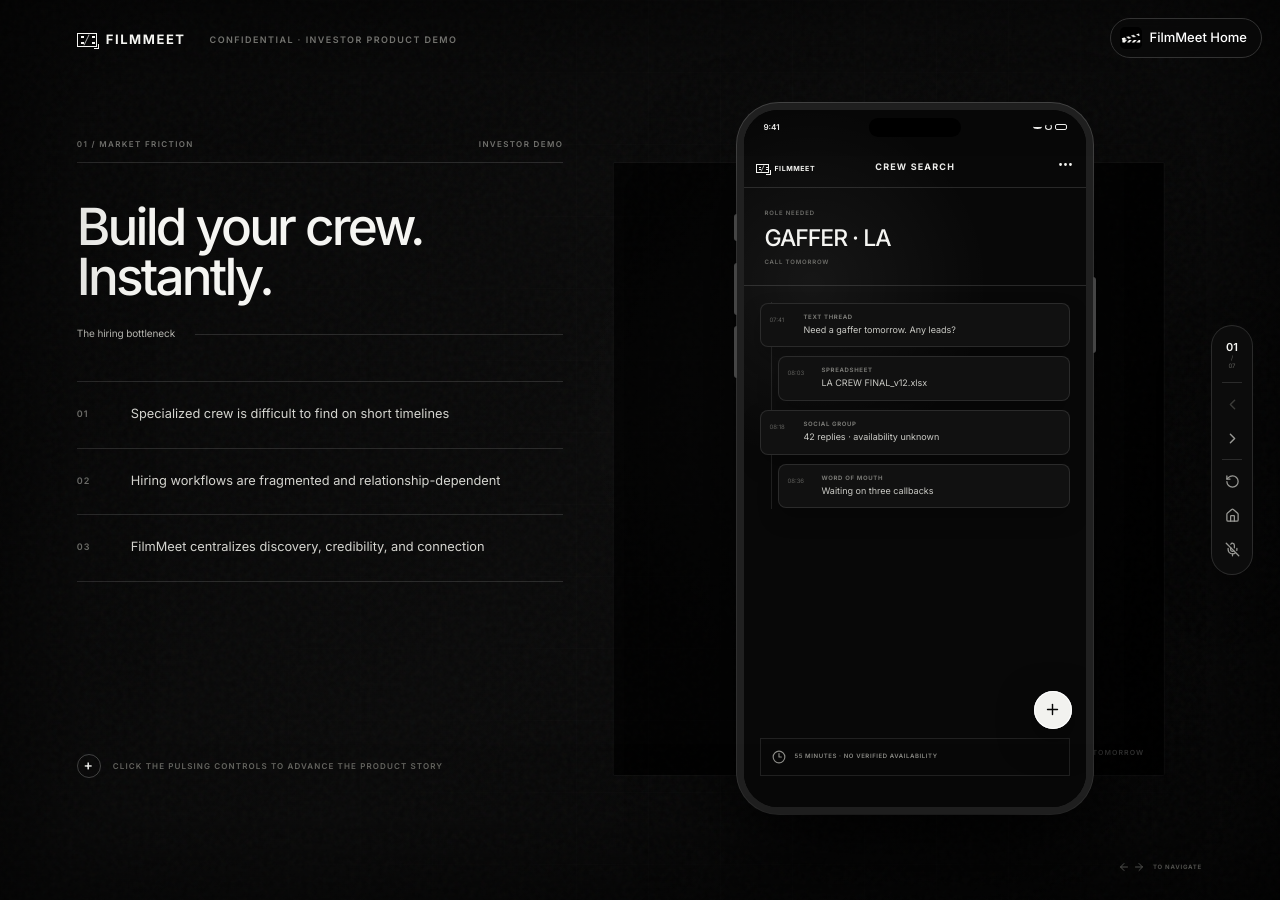
==== demo/index.html @ da95e7aa "Unify FilmMeet sites: landing page at root, investor demo at /demo/ - Add landing page (from filmmee" ====
<!doctype html>
<html lang="en">
  <head>
    <meta charset="UTF-8" />
    <meta
      name="viewport"
      content="width=device-width, initial-scale=1.0, viewport-fit=cover"
    />
    <meta name="theme-color" content="#0b0b0b" />
    <meta
      name="description"
      content="FilmMeet interactive investor demo for production's purpose-built hiring network."
    />
    <link rel="icon" href="../favicon.ico" sizes="any" />
    <link rel="icon" type="image/png" sizes="512x512" href="../favicon.png" />
    <link rel="apple-touch-icon" href="../apple-touch-icon.png" />
    <meta property="og:title" content="FilmMeet — Interactive Investor Demo" />
    <meta property="og:description" content="FilmMeet interactive investor demo for production's purpose-built hiring network." />
    <meta property="og:image" content="./og.png" />
    <title>FilmMeet — Interactive Investor Demo</title>
    <script type="module" crossorigin src="./assets/index-D3xi4yHc.js"></script>
    <link rel="stylesheet" crossorigin href="./assets/index-D785O50y.css">
    <link rel="stylesheet" href="./filmmeet-nav.css" />
  </head>
  <body>
    <div id="root"></div>
    <a class="fm-home" href="../" aria-label="Back to FilmMeet home"><img src="../filmmeet-icon.png" alt="" width="22" height="22" />FilmMeet Home</a>
  </body>
</html>
---- demo/assets/index-D785O50y.css ----
@font-face{font-family:Inter;font-style:normal;font-display:swap;font-weight:400;src:url(./inter-cyrillic-ext-400-normal-BQZuk6qB.woff2)format("woff2"),url(./inter-cyrillic-ext-400-normal-DQukG94-.woff)format("woff");unicode-range:U+460-52F,U+1C80-1C8A,U+20B4,U+2DE0-2DFF,U+A640-A69F,U+FE2E-FE2F}@font-face{font-family:Inter;font-style:normal;font-display:swap;font-weight:400;src:url(./inter-cyrillic-400-normal-obahsSVq.woff2)format("woff2"),url(./inter-cyrillic-400-normal-HOLc17fK.woff)format("woff");unicode-range:U+301,U+400-45F,U+490-491,U+4B0-4B1,U+2116}@font-face{font-family:Inter;font-style:normal;font-display:swap;font-weight:400;src:url(./inter-greek-ext-400-normal-DGGRlc-M.woff2)format("woff2"),url(./inter-greek-ext-400-normal-KugGGMne.woff)format("woff");unicode-range:U+1F??}@font-face{font-family:Inter;font-style:normal;font-display:swap;font-weight:400;src:url(./inter-greek-400-normal-B4URO6DV.woff2)format("woff2"),url(./inter-greek-400-normal-q2sYcFCs.woff)format("woff");unicode-range:U+370-377,U+37A-37F,U+384-38A,U+38C,U+38E-3A1,U+3A3-3FF}@font-face{font-family:Inter;font-style:normal;font-display:swap;font-weight:400;src:url(./inter-vietnamese-400-normal-DMkecbls.woff2)format("woff2"),url(./inter-vietnamese-400-normal-Bbgyi5SW.woff)format("woff");unicode-range:U+102-103,U+110-111,U+128-129,U+168-169,U+1A0-1A1,U+1AF-1B0,U+300-301,U+303-304,U+308-309,U+323,U+329,U+1EA0-1EF9,U+20AB}@font-face{font-family:Inter;font-style:normal;font-display:swap;font-weight:400;src:url(./inter-latin-ext-400-normal-C1nco2VV.woff2)format("woff2"),url(./inter-latin-ext-400-normal-77YHD8bZ.woff)format("woff");unicode-range:U+100-2BA,U+2BD-2C5,U+2C7-2CC,U+2CE-2D7,U+2DD-2FF,U+304,U+308,U+329,U+1D00-1DBF,U+1E00-1E9F,U+1EF2-1EFF,U+2020,U+20A0-20AB,U+20AD-20C0,U+2113,U+2C60-2C7F,U+A720-A7FF}@font-face{font-family:Inter;font-style:normal;font-display:swap;font-weight:400;src:url(./inter-latin-400-normal-C38fXH4l.woff2)format("woff2"),url(./inter-latin-400-normal-CyCys3Eg.woff)format("woff");unicode-range:U+??,U+131,U+152-153,U+2BB-2BC,U+2C6,U+2DA,U+2DC,U+304,U+308,U+329,U+2000-206F,U+20AC,U+2122,U+2191,U+2193,U+2212,U+2215,U+FEFF,U+FFFD}@font-face{font-family:Inter;font-style:normal;font-display:swap;font-weight:500;src:url(./inter-cyrillic-ext-500-normal-B0yAr1jD.woff2)format("woff2"),url(./inter-cyrillic-ext-500-normal-BmqWE9Dz.woff)format("woff");unicode-range:U+460-52F,U+1C80-1C8A,U+20B4,U+2DE0-2DFF,U+A640-A69F,U+FE2E-FE2F}@font-face{font-family:Inter;font-style:normal;font-display:swap;font-weight:500;src:url(./inter-cyrillic-500-normal-BasfLYem.woff2)format("woff2"),url(./inter-cyrillic-500-normal-CxZf_p3X.woff)format("woff");unicode-range:U+301,U+400-45F,U+490-491,U+4B0-4B1,U+2116}@font-face{font-family:Inter;font-style:normal;font-display:swap;font-weight:500;src:url(./inter-greek-ext-500-normal-C4iEst2y.woff2)format("woff2"),url(./inter-greek-ext-500-normal-2j5mBUwD.woff)format("woff");unicode-range:U+1F??}@font-face{font-family:Inter;font-style:normal;font-display:swap;font-weight:500;src:url(./inter-greek-500-normal-BIZE56-Y.woff2)format("woff2"),url(./inter-greek-500-normal-Xzm54t5V.woff)format("woff");unicode-range:U+370-377,U+37A-37F,U+384-38A,U+38C,U+38E-3A1,U+3A3-3FF}@font-face{font-family:Inter;font-style:normal;font-display:swap;font-weight:500;src:url(./inter-vietnamese-500-normal-DOriooB6.woff2)format("woff2"),url(./inter-vietnamese-500-normal-mJboJaSs.woff)format("woff");unicode-range:U+102-103,U+110-111,U+128-129,U+168-169,U+1A0-1A1,U+1AF-1B0,U+300-301,U+303-304,U+308-309,U+323,U+329,U+1EA0-1EF9,U+20AB}@font-face{font-family:Inter;font-style:normal;font-display:swap;font-weight:500;src:url(./inter-latin-ext-500-normal-CV4jyFjo.woff2)format("woff2"),url(./inter-latin-ext-500-normal-BxGbmqWO.woff)format("woff");unicode-range:U+100-2BA,U+2BD-2C5,U+2C7-2CC,U+2CE-2D7,U+2DD-2FF,U+304,U+308,U+329,U+1D00-1DBF,U+1E00-1E9F,U+1EF2-1EFF,U+2020,U+20A0-20AB,U+20AD-20C0,U+2113,U+2C60-2C7F,U+A720-A7FF}@font-face{font-family:Inter;font-style:normal;font-display:swap;font-weight:500;src:url(./inter-latin-500-normal-Cerq10X2.woff2)format("woff2"),url(./inter-latin-500-normal-BL9OpVg8.woff)format("woff");unicode-range:U+??,U+131,U+152-153,U+2BB-2BC,U+2C6,U+2DA,U+2DC,U+304,U+308,U+329,U+2000-206F,U+20AC,U+2122,U+2191,U+2193,U+2212,U+2215,U+FEFF,U+FFFD}@font-face{font-family:Inter;font-style:normal;font-display:swap;font-weight:600;src:url(./inter-cyrillic-ext-600-normal-Dfes3d0z.woff2)format("woff2"),url(./inter-cyrillic-ext-600-normal-Bcila6Z-.woff)format("woff");unicode-range:U+460-52F,U+1C80-1C8A,U+20B4,U+2DE0-2DFF,U+A640-A69F,U+FE2E-FE2F}@font-face{font-family:Inter;font-style:normal;font-display:swap;font-weight:600;src:url(./inter-cyrillic-600-normal-CWCymEST.woff2)format("woff2"),url(./inter-cyrillic-600-normal-4D_pXhcN.woff)format("woff");unicode-range:U+301,U+400-45F,U+490-491,U+4B0-4B1,U+2116}@font-face{font-family:Inter;font-style:normal;font-display:swap;font-weight:600;src:url(./inter-greek-ext-600-normal-DRtmH8MT.woff2)format("woff2"),url(./inter-greek-ext-600-normal-B8X0CLgF.woff)format("woff");unicode-range:U+1F??}@font-face{font-family:Inter;font-style:normal;font-display:swap;font-weight:600;src:url(./inter-greek-600-normal-plRanbMR.woff2)format("woff2"),url(./inter-greek-600-normal-BZpKdvQh.woff)format("woff");unicode-range:U+370-377,U+37A-37F,U+384-38A,U+38C,U+38E-3A1,U+3A3-3FF}@font-face{font-family:Inter;font-style:normal;font-display:swap;font-weight:600;src:url(./inter-vietnamese-600-normal-Cc8MFFhd.woff2)format("woff2"),url(./inter-vietnamese-600-normal-BuLX-rYi.woff)format("woff");unicode-range:U+102-103,U+110-111,U+128-129,U+168-169,U+1A0-1A1,U+1AF-1B0,U+300-301,U+303-304,U+308-309,U+323,U+329,U+1EA0-1EF9,U+20AB}@font-face{font-family:Inter;font-style:normal;font-display:swap;font-weight:600;src:url(./inter-latin-ext-600-normal-D2bJ5OIk.woff2)format("woff2"),url(./inter-latin-ext-600-normal-CIVaiw4L.woff)format("woff");unicode-range:U+100-2BA,U+2BD-2C5,U+2C7-2CC,U+2CE-2D7,U+2DD-2FF,U+304,U+308,U+329,U+1D00-1DBF,U+1E00-1E9F,U+1EF2-1EFF,U+2020,U+20A0-20AB,U+20AD-20C0,U+2113,U+2C60-2C7F,U+A720-A7FF}@font-face{font-family:Inter;font-style:normal;font-display:swap;font-weight:600;src:url(./inter-latin-600-normal-LgqL8muc.woff2)format("woff2"),url(./inter-latin-600-normal-CiBQ2DWP.woff)format("woff");unicode-range:U+??,U+131,U+152-153,U+2BB-2BC,U+2C6,U+2DA,U+2DC,U+304,U+308,U+329,U+2000-206F,U+20AC,U+2122,U+2191,U+2193,U+2212,U+2215,U+FEFF,U+FFFD}@font-face{font-family:Inter;font-style:normal;font-display:swap;font-weight:700;src:url(./inter-cyrillic-ext-700-normal-BjwYoWNd.woff2)format("woff2"),url(./inter-cyrillic-ext-700-normal-LO58E6JB.woff)format("woff");unicode-range:U+460-52F,U+1C80-1C8A,U+20B4,U+2DE0-2DFF,U+A640-A69F,U+FE2E-FE2F}@font-face{font-family:Inter;font-style:normal;font-display:swap;font-weight:700;src:url(./inter-cyrillic-700-normal-CjBOestx.woff2)format("woff2"),url(./inter-cyrillic-700-normal-DrXBdSj3.woff)format("woff");unicode-range:U+301,U+400-45F,U+490-491,U+4B0-4B1,U+2116}@font-face{font-family:Inter;font-style:normal;font-display:swap;font-weight:700;src:url(./inter-greek-ext-700-normal-qfdV9bQt.woff2)format("woff2"),url(./inter-greek-ext-700-normal-BoQ6DsYi.woff)format("woff");unicode-range:U+1F??}@font-face{font-family:Inter;font-style:normal;font-display:swap;font-weight:700;src:url(./inter-greek-700-normal-C3JjAnD8.woff2)format("woff2"),url(./inter-greek-700-normal-BUv2fZ6O.woff)format("woff");unicode-range:U+370-377,U+37A-37F,U+384-38A,U+38C,U+38E-3A1,U+3A3-3FF}@font-face{font-family:Inter;font-style:normal;font-display:swap;font-weight:700;src:url(./inter-vietnamese-700-normal-DlLaEgI2.woff2)format("woff2"),url(./inter-vietnamese-700-normal-BZaoP0fm.woff)format("woff");unicode-range:U+102-103,U+110-111,U+128-129,U+168-169,U+1A0-1A1,U+1AF-1B0,U+300-301,U+303-304,U+308-309,U+323,U+329,U+1EA0-1EF9,U+20AB}@font-face{font-family:Inter;font-style:normal;font-display:swap;font-weight:700;src:url(./inter-latin-ext-700-normal-Ca8adRJv.woff2)format("woff2"),url(./inter-latin-ext-700-normal-TidjK2hL.woff)format("woff");unicode-range:U+100-2BA,U+2BD-2C5,U+2C7-2CC,U+2CE-2D7,U+2DD-2FF,U+304,U+308,U+329,U+1D00-1DBF,U+1E00-1E9F,U+1EF2-1EFF,U+2020,U+20A0-20AB,U+20AD-20C0,U+2113,U+2C60-2C7F,U+A720-A7FF}@font-face{font-family:Inter;font-style:normal;font-display:swap;font-weight:700;src:url(./inter-latin-700-normal-Yt3aPRUw.woff2)format("woff2"),url(./inter-latin-700-normal-BLAVimhd.woff)format("woff");unicode-range:U+??,U+131,U+152-153,U+2BB-2BC,U+2C6,U+2DA,U+2DC,U+304,U+308,U+329,U+2000-206F,U+20AC,U+2122,U+2191,U+2193,U+2212,U+2215,U+FEFF,U+FFFD}:root{--black:#050505;--ink:#0a0a0a;--panel:#111;--panel-2:#171717;--line:#ffffff21;--line-strong:#ffffff3d;--white:#f5f5f2;--soft:#b8b8b2;--muted:#73736f;--success:#d8ff74;--phone-width:min(39.5vh, 392px);--phone-height:min(79vh, 848px)}*{box-sizing:border-box}html,body{background:var(--black);width:100%;height:100%;color:var(--white);margin:0;overflow:hidden}body{-webkit-font-smoothing:antialiased;text-rendering:geometricprecision;font-family:Inter,Arial,Helvetica,sans-serif}button,input,textarea,select{font:inherit}button{color:inherit}button:focus-visible,[role=button]:focus-visible{outline:2px solid var(--white);outline-offset:3px}.filmmeet-demo{isolation:isolate;touch-action:pan-x;-webkit-user-select:none;user-select:none;background:radial-gradient(circle at 68% 45%,#ffffff0e,#0000 29%),linear-gradient(125deg,#050505 0%,#090909 48%,#030303 100%);width:100vw;height:100svh;min-height:560px;position:relative;overflow:hidden}.filmmeet-demo:before{z-index:-2;content:"";opacity:.26;pointer-events:none;background-image:url("data:image/svg+xml,%3Csvg viewBox='0 0 180 180' xmlns='http://www.w3.org/2000/svg'%3E%3Cfilter id='n'%3E%3CfeTurbulence type='fractalNoise' baseFrequency='.92' numOctaves='3' stitchTiles='stitch'/%3E%3C/filter%3E%3Crect width='100%25' height='100%25' filter='url(%23n)' opacity='.15'/%3E%3C/svg%3E");position:absolute;inset:0}.filmmeet-demo:after{z-index:30;content:"";pointer-events:none;position:absolute;inset:0;box-shadow:inset 0 0 130px #000000b8}.slide-motion,.slide-stage{width:100%;height:100%}.slide-stage{grid-template-columns:minmax(320px,38vw) minmax(430px,1fr);align-items:center;gap:clamp(32px,5vw,92px);padding:clamp(88px,9vh,112px) clamp(66px,6vw,112px) clamp(72px,7vh,90px);display:grid;position:relative}.ambient-grid{z-index:-1;opacity:.34;background-image:linear-gradient(#ffffff07 1px,#0000 1px),linear-gradient(90deg,#ffffff07 1px,#0000 1px);background-size:72px 72px;position:absolute;inset:0;overflow:hidden;-webkit-mask-image:linear-gradient(90deg,#0000,#000 45% 80%,#0000);mask-image:linear-gradient(90deg,#0000,#000 45% 80%,#0000)}.presentation-brand{z-index:40;align-items:center;gap:24px;display:flex;position:fixed;top:32px;left:clamp(66px,6vw,112px)}.presentation-brand>span{color:var(--muted);letter-spacing:.16em;font-size:9px;font-weight:600}.filmmeet-mark{color:var(--white);letter-spacing:.12em;align-items:center;gap:9px;font-size:13px;font-weight:700;display:inline-flex}.filmmeet-mark.is-compact{letter-spacing:.08em;gap:5px;font-size:7px}.mark-frame{border:1px solid;justify-content:center;align-items:center;width:20px;height:14px;display:inline-flex;position:relative}.is-compact .mark-frame{width:13px;height:9px}.mark-frame:before,.mark-frame:after{content:"";background:currentColor;width:3px;height:2px;position:absolute;left:3px;box-shadow:11px 0}.mark-frame:before{top:2px}.mark-frame:after{bottom:2px}.is-compact .mark-frame:before,.is-compact .mark-frame:after{width:2px;height:1px;left:2px;box-shadow:7px 0}.mark-frame span:first-child{opacity:.7;background:currentColor;width:1px;height:100%;transform:rotate(26deg)}.mark-frame span:last-child{border-bottom:1px solid;border-right:1px solid;width:5px;height:5px;position:absolute;bottom:-3px;right:-3px}.audience-context{z-index:3;flex-direction:column;justify-content:center;max-width:610px;height:min(71vh,720px);display:flex;position:relative}.context-topline{border-bottom:1px solid var(--line);color:var(--muted);letter-spacing:.17em;justify-content:space-between;padding-bottom:13px;font-size:clamp(8px,.56vw,10px);font-weight:600;display:flex}.audience-context h1{max-width:590px;color:var(--white);letter-spacing:-.055em;margin:clamp(28px,4.4vh,50px) 0 26px;font-size:clamp(41px,4vw,74px);font-weight:500;line-height:.98}.title-rule{color:var(--soft);letter-spacing:-.01em;grid-template-columns:auto 1fr;align-items:center;gap:20px;font-size:clamp(10px,.72vw,13px);display:grid}.title-rule i{background:var(--line);height:1px}.audience-bullets{border-top:1px solid var(--line);gap:0;margin:clamp(34px,4.5vh,50px) 0 0;padding:0;list-style:none;display:grid}.audience-bullets li{border-bottom:1px solid var(--line);grid-template-columns:42px 1fr;align-items:center;gap:12px;min-height:clamp(56px,7.4vh,72px);display:grid}.audience-bullets li>span{color:var(--muted);letter-spacing:.12em;font-size:9px;font-weight:600}.audience-bullets p{color:#d4d4cf;margin:0;font-size:clamp(12px,1vw,17px);font-weight:400;line-height:1.35}.interaction-hint{color:#656560;letter-spacing:.14em;align-items:center;gap:12px;margin-top:auto;padding-top:22px;font-size:8px;font-weight:600;display:flex}.hint-plus{border:1px solid var(--line-strong);width:24px;height:24px;color:var(--white);border-radius:50%;flex:none;place-items:center;font-size:14px;display:grid}.demo-area{z-index:2;place-items:center;height:100%;display:grid;position:relative}.mobile-slide-label{display:none}.phone-frame{z-index:5;width:var(--phone-width);height:var(--phone-height);background:#000;border:7px solid #202020;border-radius:clamp(42px,4.5vh,54px);position:relative;transform:translateZ(0);box-shadow:0 54px 95px #000000b8,0 0 0 1px #4a4a4a,inset 0 0 0 1px #000}.phone-hardware{pointer-events:none;position:absolute;inset:0}.phone-button{z-index:-1;background:#454545;border-radius:3px 0 0 3px;width:3px;position:absolute}.button-one{height:3.8%;top:15%;left:-10px}.button-two{height:7.5%;top:22%;left:-10px}.button-three{height:7.5%;top:31%;left:-10px}.button-four{border-radius:0 3px 3px 0;height:11%;top:24%;right:-10px}.phone-surface{width:100%;height:100%;color:var(--white);background:#090909;border-radius:calc(clamp(42px,4.5vh,54px) - 8px);position:relative;overflow:hidden}.dynamic-island{z-index:30;background:#000;border-radius:30px;width:27%;height:19px;position:absolute;top:8px;left:50%;transform:translate(-50%)}.status-bar{z-index:20;color:#efefed;justify-content:space-between;align-items:center;width:100%;height:34px;padding:0 19px;font-size:8px;font-weight:600;display:flex;position:absolute;top:0;left:0}.status-icons{align-items:center;gap:3px;display:flex}.status-icons i:first-child{border-bottom:2px solid;border-radius:50%;width:9px;height:5px}.status-icons i:nth-child(2){border:1px solid;border-top-color:#0000;border-radius:50%;width:7px;height:6px}.status-icons i:last-child{border:1px solid;border-radius:2px;width:12px;height:6px}.full-phone-screen,.fragmented-screen,.resolved-screen{width:100%;height:100%}.app-screen{background:#090909;grid-template-rows:78px minmax(0,1fr) 59px;width:100%;height:100%;display:grid;position:relative}.app-topbar{border-bottom:1px solid var(--line);grid-template-columns:62px 1fr 62px;align-items:end;height:100%;padding:0 12px 14px;display:grid}.app-title{color:#ededeb;letter-spacing:.13em;text-align:center;text-overflow:ellipsis;white-space:nowrap;font-size:9px;font-weight:700;overflow:hidden}.topbar-side{align-items:center;display:flex}.topbar-side.is-right{justify-content:flex-end}.app-content{min-height:0;position:relative;overflow:hidden}.app-content.is-scroll{overscroll-behavior:contain;scrollbar-width:none;overflow:hidden auto}.app-content.is-scroll::-webkit-scrollbar{display:none}.app-nav{z-index:20;border-top:1px solid var(--line);background:#080808fa;grid-template-columns:repeat(4,1fr);display:grid;position:relative}.app-nav-item{color:#575753;flex-direction:column;justify-content:center;align-items:center;gap:4px;display:flex}.app-nav-item span{letter-spacing:.08em;font-size:6px;font-weight:600}.app-nav-item.is-active{color:#f5f5f2}.media-tile{object-fit:cover;background:#111;border:0;width:100%;height:100%;display:block}.hotspot{z-index:50;color:#050505;cursor:pointer;background:#f2f2ef;border:1px solid #ffffffdb;border-radius:50%;place-items:center;width:38px;height:38px;padding:0;display:grid;position:absolute;box-shadow:0 10px 35px #00000080}.hotspot:before,.hotspot:after{z-index:-1;content:"";border-radius:inherit;border:1px solid #ffffff8a;position:absolute;inset:-1px}.hotspot.is-pulsing:before{animation:1.9s cubic-bezier(.2,.8,.3,1) infinite hotspot-pulse}.hotspot.is-pulsing:after{animation:1.9s cubic-bezier(.2,.8,.3,1) .48s infinite hotspot-pulse}@keyframes hotspot-pulse{0%{opacity:.55;transform:scale(1)}70%{opacity:0;transform:scale(1.65)}to{opacity:0}}.annotation-panel{z-index:20;border:1px solid var(--line-strong);-webkit-backdrop-filter:blur(16px);backdrop-filter:blur(16px);background:#101010f5;border-radius:14px;width:min(260px,24vw);padding:22px;position:absolute;bottom:10%;right:clamp(0px,2vw,28px);box-shadow:0 26px 80px #000000a3}.annotation-close{border:1px solid var(--line);cursor:pointer;background:0 0;border-radius:50%;place-items:center;width:25px;height:25px;padding:0;display:grid;position:absolute;top:10px;right:10px}.annotation-kicker{color:var(--muted);letter-spacing:.16em;margin-bottom:8px;font-size:7px;font-weight:700;display:block}.annotation-panel>strong{letter-spacing:-.025em;padding-right:25px;font-size:17px;font-weight:500;display:block}.annotation-panel ul{gap:10px;margin:18px 0 0;padding:0;list-style:none;display:grid}.annotation-panel li{color:#c6c6c0;padding-left:13px;font-size:10px;line-height:1.45;position:relative}.annotation-panel li:before{content:"";background:var(--white);border-radius:50%;width:3px;height:3px;position:absolute;top:6px;left:0}.ui-chip{color:#a9a9a5;letter-spacing:.08em;text-transform:uppercase;border:1px solid #ffffff2b;border-radius:4px;align-items:center;min-height:19px;padding:0 7px;font-size:6px;font-style:normal;font-weight:600;line-height:1;display:inline-flex}.ui-chip.is-filled{color:#090909;background:#efefec;border-color:#efefec}.meta{color:#898985;white-space:nowrap;align-items:center;gap:4px;font-size:7px;display:inline-flex}.primary-app-button{color:#090909;letter-spacing:.13em;cursor:pointer;background:#f1f1ee;border:1px solid #f1f1ee;border-radius:7px;justify-content:center;align-items:center;gap:8px;width:100%;min-height:42px;font-size:8px;font-weight:700;display:flex}.primary-app-button:disabled{color:#555;cursor:not-allowed;background:#181818;border-color:#272727}.primary-app-button.is-success{border-color:var(--success);background:var(--success)}.text-app-button{color:#777;letter-spacing:.12em;cursor:pointer;background:0 0;border:0;margin:14px auto 0;font-size:7px;font-weight:600;display:block}.cinema-backdrop{opacity:.64;filter:grayscale()contrast(1.06)brightness(.55);border:1px solid #ffffff17;border-radius:2px;position:absolute;inset:10% -3% 7% 7%;overflow:hidden;transform:translate(-10%)}.cinema-scrim{background:linear-gradient(90deg,#000000f7 0%,#0000001a 68%,#000000bf 100%),linear-gradient(#0000 60%,#000000d9);position:absolute;inset:0}.cinema-backdrop>span{color:#fff9;letter-spacing:.15em;font-size:7px;font-weight:600;position:absolute;bottom:18px;right:20px}.fragmented-screen{background:radial-gradient(circle at 20% 25%,#ffffff0f,#0000 30%),#080808;position:relative}.fragmented-screen>.app-topbar{height:78px}.fragment-head{border-bottom:1px solid var(--line);flex-direction:column;justify-content:center;height:98px;padding:14px 20px 10px;display:flex}.fragment-head span,.fragment-head em{color:#6d6d69;letter-spacing:.14em;font-size:6px;font-style:normal;font-weight:600}.fragment-head strong{letter-spacing:-.045em;margin:7px 0;font-size:23px;font-weight:500}.fragment-stack{gap:9px;padding:17px 16px;display:grid;position:relative}.fragment-stack:before{content:"";background:#ffffff1a;width:1px;position:absolute;top:16px;bottom:16px;left:27px}.fragment-card{background:#111;border:1px solid #ffffff1c;border-radius:8px;grid-template-columns:31px 1fr;padding:10px 10px 10px 42px;display:grid;position:relative;box-shadow:0 10px 20px #00000042}.fragment-card>span{color:#5f5f5c;font-size:6px;position:absolute;top:13px;left:8px}.fragment-card small{color:#777773;letter-spacing:.11em;grid-column:1/-1;margin-bottom:4px;font-size:6px;font-weight:700}.fragment-card p{color:#cacac5;grid-column:1/-1;margin:0;font-size:9px;line-height:1.3}.fragment-card:nth-child(2),.fragment-card:nth-child(4){margin-left:18px}.fragment-status{color:#8b8b86;letter-spacing:.1em;border:1px solid #ffffff1a;align-items:center;gap:8px;padding:11px;font-size:6px;font-weight:600;display:flex;position:absolute;bottom:31px;left:16px;right:16px}.hotspot-resolve{bottom:78px;right:14px}.resolved-screen .app-screen{background:linear-gradient(145deg,#ffffff09,#0000 38%),#080808}.resolved-hero{padding:32px 20px 24px}.resolved-hero>span{color:#858581;letter-spacing:.16em;font-size:6px;font-weight:700}.resolved-hero h2{letter-spacing:-.055em;margin:10px 0 12px;font-size:29px;font-weight:500;line-height:.98}.resolved-hero p{color:#80807c;max-width:220px;margin:0;font-size:8px;line-height:1.45}.resolved-search{color:#878783;border:1px solid #323232;border-radius:7px;grid-template-columns:18px 1fr 18px;align-items:center;margin:2px 16px 14px;padding:11px 10px;display:grid}.resolved-search span{font-size:7px}.resolved-matches{gap:8px;padding:0 16px;display:grid}.resolved-match{background:#101010;border:1px solid #ffffff1c;border-radius:8px;grid-template-columns:44px 1fr 30px;align-items:center;gap:10px;padding:8px;display:grid}.resolved-match img{filter:grayscale(.25);object-fit:cover;border-radius:6px;width:44px;height:44px}.resolved-match div{flex-direction:column;gap:4px;min-width:0;display:flex}.resolved-match strong{font-size:9px;font-weight:600}.resolved-match span{color:#777;text-overflow:ellipsis;white-space:nowrap;font-size:6px;overflow:hidden}.resolved-match em{color:#c5c5c0;font-size:8px;font-style:normal;font-weight:600}.hotspot-resolved{bottom:15px;right:13px}.floating-caption{z-index:2;color:#5e5e5a;transform-origin:0;align-items:center;gap:7px;display:flex;position:absolute;transform:rotate(-90deg)}.floating-caption span{font-size:7px}.floating-caption p{letter-spacing:.15em;margin:0;font-size:7px;font-weight:700}.caption-one{top:28%;left:6%}.caption-two{top:54%;right:-4%}.caption-three{bottom:6%;left:14%}.feed-intro{padding:20px 17px 14px}.feed-intro>span,.role-form-intro>span,.employer-head>span,.applicant-head>span{color:#777773;letter-spacing:.15em;font-size:6px;font-weight:700}.feed-intro h2,.employer-head h2{letter-spacing:-.045em;margin:6px 0 5px;font-size:20px;font-weight:500}.feed-intro p,.employer-head p,.applicant-head p{color:#777;margin:0;font-size:7px}.job-feature{text-align:left;cursor:pointer;background:#151515;border:0;border-radius:10px;width:calc(100% - 28px);height:188px;margin:0 14px;padding:0;display:block;position:relative;overflow:hidden}.job-feature:after{content:"";background:linear-gradient(#0000 34%,#000000eb);position:absolute;inset:0}.job-feature .media-tile{filter:grayscale(.45)contrast(1.08)}.job-feature-overlay{z-index:2;flex-direction:column;justify-content:space-between;align-items:flex-start;padding:12px;display:flex;position:absolute;inset:0}.job-feature-overlay>div span{color:#b1b1ad;letter-spacing:.12em;margin-bottom:4px;font-size:6px;font-weight:600;display:block}.job-feature-overlay h3{letter-spacing:-.05em;margin:0;font-size:24px;font-weight:500}.job-feature-overlay strong{color:#deded9;font-size:10px;font-weight:500}.hotspot-job{z-index:4;top:42%;right:14px}.job-feature-meta{border-bottom:1px solid var(--line);justify-content:space-between;align-items:center;margin:0 14px;padding:12px 2px 14px;display:flex}.mini-jobs{padding:0 14px 24px}.mini-jobs>button{border:0;border-bottom:1px solid var(--line);color:#efefec;text-align:left;cursor:pointer;background:0 0;justify-content:space-between;align-items:center;width:100%;padding:13px 2px;display:flex}.mini-jobs>button span{color:#646460;letter-spacing:.13em;margin-bottom:4px;font-size:5px;font-weight:700;display:block}.mini-jobs>button strong{font-size:11px;font-weight:600;display:block}.mini-jobs>button p{color:#888;margin:3px 0 0;font-size:7px}.mini-job-side{color:#898985;align-items:center;gap:8px;display:flex}.mini-job-side em{font-size:6px;font-style:normal}.job-detail-visual{filter:grayscale(.35);height:236px;position:relative}.job-detail-visual:after{content:"";background:linear-gradient(#0000 55%,#090909);position:absolute;inset:0}.job-detail-visual>span{z-index:2;letter-spacing:.14em;font-size:6px;position:absolute;bottom:11px;right:13px}.job-detail-body{padding:12px 18px 28px}.detail-kicker{justify-content:space-between;align-items:center;display:flex}.detail-kicker>span:last-child{color:#747470;letter-spacing:.1em;font-size:6px;font-weight:600}.job-detail-body h2{letter-spacing:-.055em;margin:13px 0 1px;font-size:27px;font-weight:500}.job-detail-body h3{color:#c2c2bd;margin:0;font-size:12px;font-weight:500}.detail-grid{border-top:1px solid var(--line);border-left:1px solid var(--line);grid-template-columns:1fr 1fr;margin:18px 0;display:grid}.detail-grid div{border-right:1px solid var(--line);border-bottom:1px solid var(--line);flex-direction:column;justify-content:center;min-height:52px;padding:8px;display:flex}.detail-grid span,.profile-stat-row span,.peek-stats span{color:#656561;letter-spacing:.12em;margin-bottom:5px;font-size:5px;font-weight:700}.detail-grid strong,.profile-stat-row strong,.peek-stats strong{font-size:7px;font-weight:500}.job-detail-body>p{color:#9c9c97;font-size:8px;line-height:1.55}.detail-skills,.crew-skills{flex-wrap:wrap;gap:5px;display:flex}.job-detail-body .primary-app-button{margin-top:21px}.application-success{text-align:center;background:radial-gradient(circle at 50% 28%,#ffffff17,#0000 24%),#080808;flex-direction:column;align-items:center;height:100%;padding:122px 24px 26px;display:flex}.success-orbit{border:1px solid #ffffff1a;border-radius:50%;place-items:center;width:105px;height:105px;margin-bottom:26px;display:grid;position:relative}.success-orbit:before{content:"";border:1px solid #ffffff21;border-radius:50%;position:absolute;inset:13px}.success-orbit span{color:#080808;background:#f1f1ee;border-radius:50%;place-items:center;width:53px;height:53px;display:grid}.application-success small{color:#777773;letter-spacing:.18em;font-size:6px;font-weight:700}.application-success h2{letter-spacing:-.05em;margin:10px 0;font-size:26px;font-weight:500}.application-success>p{color:#858580;max-width:240px;margin:0;font-size:8px;line-height:1.5}.success-card{border:1px solid var(--line);text-align:left;border-radius:8px;width:100%;margin:29px 0 18px;padding:15px;display:grid}.success-card span{color:#666;letter-spacing:.1em;font-size:6px}.success-card strong{margin:5px 0;font-size:13px;font-weight:500}.success-card em{color:#777;font-size:6px;font-style:normal}.application-success>button{border:1px solid var(--line-strong);letter-spacing:.12em;cursor:pointer;background:0 0;border-radius:7px;width:100%;min-height:40px;font-size:7px;font-weight:600}.search-map{opacity:.3;position:absolute;inset:11% 2% 6% 10%;overflow:hidden}.search-map:before,.search-map:after{content:"";border:1px solid #4e4e4e;border-radius:46% 52% 47% 53%;position:absolute;transform:rotate(18deg)}.search-map:before{inset:4% 10% 22% 0}.search-map:after{inset:28% -3% 0 30%}.map-line{transform-origin:0;background:#4c4c4c;width:120%;height:1px;position:absolute}.line-a{top:37%;left:-10%;transform:rotate(25deg)}.line-b{top:69%;left:3%;transform:rotate(-17deg)}.map-dot{border:2px solid #d8d8d2;border-radius:50%;width:7px;height:7px;position:absolute}.dot-one{top:27%;left:17%}.dot-two{bottom:24%;right:20%}.search-map>span{color:#a2a29d;letter-spacing:.15em;font-size:7px;position:absolute;top:23%;left:20%}.crew-search-head{border-bottom:1px solid var(--line);padding:16px 13px 5px}.crew-searchbox{color:#aaa;border:1px solid #303030;border-radius:7px;grid-template-columns:18px 1fr 20px;align-items:center;padding:10px;display:grid}.crew-searchbox span{font-size:8px}.crew-searchbox button{color:#80807c;cursor:pointer;background:#202020;border:0;border-radius:50%;place-items:center;width:18px;height:18px;padding:0;display:grid}.filter-strip{gap:5px;margin:10px 0 13px;display:flex;overflow:hidden}.filter-strip>span{color:#7c7c78;letter-spacing:.08em;white-space:nowrap;border:1px solid #2b2b2b;border-radius:12px;align-items:center;gap:3px;min-height:24px;padding:0 8px;font-size:5px;font-weight:700;display:inline-flex}.filter-strip>span.is-selected{color:#090909;background:#e5e5e1;border-color:#cecec9}.search-results-label{color:#6b6b67;letter-spacing:.1em;justify-content:space-between;font-size:5px;font-weight:700;display:flex}.search-results-label em{font-style:normal}.crew-results{gap:8px;padding:11px 13px 26px;display:grid}.crew-card{text-align:left;cursor:pointer;background:#101010;border:1px solid #ffffff1f;border-radius:8px;grid-template-columns:63px 1fr 32px;align-items:center;gap:10px;width:100%;padding:8px;display:grid}.crew-card img{filter:saturate(.8)contrast(1.02);object-fit:cover;border-radius:6px;width:63px;height:76px}.crew-card-copy{min-width:0}.crew-name{align-items:center;gap:4px;display:flex}.crew-name svg,.verified-line svg{color:#e4e4df}.crew-name strong{text-overflow:ellipsis;white-space:nowrap;font-size:10px;font-weight:600;overflow:hidden}.crew-card-copy>p{color:#aaa;margin:4px 0 3px;font-size:7px}.crew-card-copy>span{color:#62625e;text-overflow:ellipsis;white-space:nowrap;font-size:5px;display:block;overflow:hidden}.crew-skills{margin-top:8px}.crew-skills .ui-chip{min-height:16px;padding:0 4px;font-size:5px}.match-score{color:#bdbdb8;flex-direction:column;justify-content:center;align-items:center;display:flex}.match-score strong{font-size:12px;font-weight:500}.match-score span{color:#5c5c59;letter-spacing:.1em;margin-top:2px;font-size:4px;font-weight:700}.hotspot-filter{top:61px;right:11px}.peek-profile{height:318px;position:relative}.peek-profile img{object-fit:cover;width:100%;height:100%}.peek-profile:after{content:"";background:linear-gradient(#0000 48%,#090909 100%);position:absolute;inset:0}.peek-overlay{z-index:2;justify-content:space-between;align-items:center;display:flex;position:absolute;bottom:15px;left:14px;right:14px}.peek-overlay>span:last-child{letter-spacing:.1em;font-size:5px;font-weight:600}.peek-body{padding:0 17px 28px}.verified-line{color:#8b8b86;letter-spacing:.11em;align-items:center;gap:5px;font-size:6px;font-weight:600;display:flex}.peek-body h2{letter-spacing:-.055em;margin:10px 0 3px;font-size:27px;font-weight:500}.peek-body h3{color:#b4b4af;margin:0;font-size:9px;font-weight:500}.peek-body>p{color:#777773;margin:10px 0 15px;font-size:7px}.peek-stats{border-top:1px solid var(--line);border-bottom:1px solid var(--line);grid-template-columns:1fr 1fr;margin:18px 0;display:grid}.peek-stats div{flex-direction:column;justify-content:center;min-height:52px;display:flex}.peek-stats div:first-child{border-right:1px solid var(--line)}.profile-watermark{z-index:-1;color:#0000;letter-spacing:-.13em;opacity:.4;-webkit-text-stroke:1px #ffffff21;font-size:min(30vw,460px);font-weight:700;line-height:.7;position:absolute;top:50%;left:7%;transform:translateY(-50%)}.profile-hero{height:300px;position:relative}.profile-hero>img{object-fit:cover;object-position:center 42%;width:100%;height:100%}.profile-hero-gradient{background:linear-gradient(#00000014 42%,#090909 100%);position:absolute;inset:0}.profile-hero-copy{position:absolute;bottom:15px;left:17px;right:17px}.profile-hero-copy h2{letter-spacing:-.055em;margin:9px 0 2px;font-size:28px;font-weight:500}.profile-hero-copy p{color:#b7b7b2;margin:0;font-size:9px}.profile-body{padding:0 16px 30px}.profile-status{border-top:1px solid var(--line);border-bottom:1px solid var(--line);grid-template-columns:1fr 1fr;display:grid}.profile-status>button{text-align:left;cursor:pointer;background:0 0;border:0;grid-template-columns:17px 1fr 12px;align-items:center;gap:5px;min-width:0;min-height:58px;padding:8px 7px;display:grid}.profile-status>button:first-child{border-right:1px solid var(--line)}.profile-status>button div{flex-direction:column;gap:3px;min-width:0;display:flex}.profile-status strong{text-overflow:ellipsis;white-space:nowrap;font-size:6px;font-weight:600;overflow:hidden}.profile-status span{color:#686865;font-size:5px}.availability-dot{background:var(--success);border:2px solid #090909;border-radius:50%;width:8px;height:8px;display:block;box-shadow:0 0 0 1px #d8ff7499}.profile-section{border-bottom:1px solid var(--line);padding:18px 0}.section-heading{color:#73736f;letter-spacing:.13em;justify-content:space-between;align-items:center;margin-bottom:10px;font-size:5px;font-weight:700;display:flex}.section-heading em{font-style:normal}.reel-button{cursor:pointer;background:#151515;border:0;border-radius:8px;width:100%;height:142px;padding:0;display:block;position:relative;overflow:hidden}.reel-button:after{content:"";background:linear-gradient(#0000 40%,#000000db);position:absolute;inset:0}.reel-button>.media-tile{filter:grayscale(.3)}.reel-button>span{z-index:3;background:#00000073;border:1px solid #fffc;border-radius:50%;place-items:center;width:40px;height:40px;display:grid;position:absolute;top:50%;left:50%;transform:translate(-50%,-50%)}.pause-mark{font-size:13px}.reel-caption{z-index:3;text-align:left;flex-direction:column;display:flex;position:absolute;bottom:10px;left:10px;right:10px}.reel-caption strong{letter-spacing:.08em;font-size:7px;font-weight:600}.reel-caption span{color:#aaa;margin-top:3px;font-size:5px}.hotspot-reel{top:10px;right:10px}.credits-list{display:grid}.credits-list div{border-top:1px solid #ffffff12;justify-content:space-between;gap:12px;padding:8px 0;display:flex}.credits-list strong{font-size:7px;font-weight:500}.credits-list span{color:#656561;text-align:right;font-size:5px}.profile-stat-row{grid-template-columns:1fr 1fr;margin:18px 0;display:grid}.profile-stat-row div{flex-direction:column;display:flex}.profile-stat-row div:last-child{border-left:1px solid var(--line);padding-left:12px}.phone-sheet{z-index:80;border-top:1px solid var(--line-strong);background:#151515;border-radius:20px 20px 0 0;min-height:295px;padding:35px 20px 25px;position:absolute;bottom:0;left:0;right:0;box-shadow:0 -30px 70px #000000ad}.sheet-handle{background:#555;border-radius:4px;width:35px;height:3px;position:absolute;top:9px;left:50%;transform:translate(-50%)}.phone-sheet>button{border:1px solid var(--line);cursor:pointer;background:0 0;border-radius:50%;place-items:center;width:26px;height:26px;padding:0;display:grid;position:absolute;top:17px;right:16px}.phone-sheet>span{color:#71716d;letter-spacing:.14em;font-size:6px;font-weight:700}.phone-sheet h3{letter-spacing:-.045em;margin:9px 0 10px;font-size:23px;font-weight:500}.phone-sheet>p{color:#888883;max-width:270px;margin:0;font-size:8px;line-height:1.5}.week-grid{grid-template-columns:repeat(5,1fr);gap:5px;margin-top:19px;display:grid}.week-grid i{height:30px;color:var(--success);background:#d8ff7414;border:1px solid #d8ff7440;border-radius:5px;place-items:center;font-size:7px;font-style:normal;display:grid}.phone-sheet ul{gap:10px;margin:19px 0 0;padding:0;list-style:none;display:grid}.phone-sheet li{color:#bdbdb8;align-items:center;gap:8px;font-size:8px;display:flex}.message-context-card{z-index:1;border:1px solid var(--line);background:#0d0d0ddb;flex-direction:column;justify-content:center;width:210px;min-height:116px;padding:20px;display:flex;position:absolute;top:15%;right:0;transform:translate(16%)}.message-context-card span{color:#6a6a66;letter-spacing:.15em;font-size:6px;font-weight:700}.message-context-card strong{margin:9px 0 6px;font-size:11px;font-weight:500}.message-context-card p{color:#777;margin:0;font-size:7px}.thread-profile{border-bottom:1px solid var(--line);grid-template-columns:36px 1fr 30px;align-items:center;gap:9px;padding:10px 14px;display:grid}.thread-profile img{object-fit:cover;border-radius:50%;width:36px;height:36px}.thread-profile>div{flex-direction:column;gap:3px;display:flex}.thread-profile strong{font-size:9px;font-weight:600}.thread-profile span{color:#71716d;letter-spacing:.07em;align-items:center;gap:4px;font-size:5px;display:flex}.thread-profile span i{background:var(--success);border-radius:50%;width:5px;height:5px}.thread-profile button{border:1px solid var(--line);background:0 0;border-radius:50%;place-items:center;width:28px;height:28px;padding:0;display:grid}.linked-role{border:1px solid var(--line);background:#101010;border-radius:7px;grid-template-columns:26px 1fr 15px;align-items:center;margin:10px 13px 3px;padding:9px;display:grid}.linked-role>div{flex-direction:column;gap:3px;display:flex}.linked-role span{color:#666;letter-spacing:.12em;font-size:5px;font-weight:700}.linked-role strong{font-size:7px;font-weight:500}.message-thread{flex-direction:column;gap:7px;min-height:0;padding:8px 13px 104px;display:flex;position:relative}.day-divider{color:#5f5f5c;letter-spacing:.12em;align-self:center;margin:2px 0 4px;font-size:5px;font-weight:700}.message-row{justify-content:flex-start;display:flex}.message-row.is-me{justify-content:flex-end}.message-bubble{background:#141414;border:1px solid #2c2c2c;border-radius:5px 12px 12px;max-width:82%;padding:9px 10px 6px}.message-row.is-me .message-bubble{color:#080808;background:#f0f0ed;border-color:#f0f0ed;border-radius:12px 5px 12px 12px}.message-bubble p{margin:0;font-size:7px;line-height:1.45}.message-bubble span{color:#656561;text-align:right;margin-top:4px;font-size:5px;display:block}.message-row.is-me .message-bubble span{color:#666}.confirmation-banner{background:#d8ff7412;border:1px solid #d8ff7447;border-radius:7px;grid-template-columns:31px 1fr;align-items:center;gap:9px;margin-top:5px;padding:9px;display:grid}.confirmation-banner>span{background:var(--success);color:#070707;border-radius:50%;place-items:center;width:28px;height:28px;display:grid}.confirmation-banner strong{color:var(--success);letter-spacing:.1em;font-size:6px;display:block}.confirmation-banner p{color:#85857f;margin:3px 0 0;font-size:6px}.hotspot-message{bottom:81px;right:14px}.quick-replies{z-index:10;border:1px solid var(--line);background:#0d0d0df5;border-radius:8px;grid-template-columns:1fr 1fr;gap:5px;padding:8px;display:grid;position:absolute;bottom:58px;left:11px;right:11px}.quick-replies>span{color:#686864;letter-spacing:.12em;grid-column:1/-1;font-size:5px;font-weight:700}.quick-replies button{letter-spacing:.05em;cursor:pointer;background:#181818;border:1px solid #313131;border-radius:5px;min-height:28px;padding:4px;font-size:5px;font-weight:600}.message-composer{z-index:12;color:#71716d;background:#111;border:1px solid #2d2d2d;border-radius:22px;grid-template-columns:22px 1fr 22px;align-items:center;min-height:43px;padding:0 10px;display:grid;position:absolute;bottom:6px;left:10px;right:10px}.message-composer span{font-size:7px}.workflow-track{z-index:0;justify-content:space-between;display:flex;position:absolute;bottom:6%;left:0;right:0}.workflow-track:before{content:"";background:#383838;height:1px;position:absolute;top:7px;left:10%;right:10%}.workflow-track div{color:#595956;flex-direction:column;align-items:center;gap:5px;display:flex;position:relative}.workflow-track span{background:#080808;border:1px solid #494949;border-radius:50%;place-items:center;width:16px;height:16px;font-size:5px;display:grid}.workflow-track p{letter-spacing:.1em;margin:0;font-size:6px;font-weight:700}.employer-head{padding:25px 16px 14px}.employer-summary{border-top:1px solid var(--line);border-bottom:1px solid var(--line);grid-template-columns:repeat(3,1fr);margin:0 14px 17px;display:grid}.employer-summary div{flex-direction:column;justify-content:center;align-items:center;min-height:61px;display:flex}.employer-summary div+div{border-left:1px solid var(--line)}.employer-summary span{color:#666;letter-spacing:.08em;font-size:5px;font-weight:700}.employer-summary strong{margin-top:6px;font-size:17px;font-weight:500}.open-role{background:linear-gradient(145deg,#ffffff09,#0000 60%),#111;border:1px solid #ffffff24;border-radius:9px;margin:0 14px;padding:14px}.open-role-top{justify-content:space-between;align-items:center;margin-bottom:23px;display:flex}.open-role>span{color:#696965;letter-spacing:.12em;font-size:5px;font-weight:700}.open-role h3{letter-spacing:-.035em;margin:7px 0 13px;font-size:16px;font-weight:500;line-height:1.1}.open-role>div:not(.open-role-top){gap:11px;display:flex}.open-role>p{border-top:1px solid var(--line);color:#686864;margin:15px 0 0;padding-top:9px;font-size:6px}.create-role-button{text-align:left;cursor:pointer;background:0 0;border:1px dashed #3a3a3a;border-radius:9px;grid-template-columns:42px 1fr 18px;align-items:center;gap:10px;width:calc(100% - 28px);min-height:74px;margin:14px;padding:10px;display:grid}.create-role-button>span{border:1px solid var(--line);border-radius:50%;place-items:center;width:40px;height:40px;display:grid}.create-role-button>div{flex-direction:column;gap:5px;display:flex}.create-role-button strong{letter-spacing:.08em;font-size:7px;font-weight:700}.create-role-button p{color:#6d6d69;margin:0;font-size:6px}.hotspot-post{bottom:62px;right:12px}.form-progress{background:#1e1e1e;height:2px}.form-progress i{background:#ededeb;height:100%;transition:width .24s;display:block}.role-form{padding:23px 17px 27px}.role-form-intro h2{letter-spacing:-.045em;margin:8px 0 24px;font-size:21px;font-weight:500;line-height:1.07}.fake-field{border-bottom:1px solid var(--line);flex-direction:column;justify-content:center;min-height:54px;padding:8px 25px 8px 0;display:flex;position:relative}.fake-field>span{color:#666;letter-spacing:.12em;margin-bottom:7px;font-size:5px;font-weight:700}.fake-field strong{font-size:8px;font-weight:500}.fake-field svg{color:var(--success);position:absolute;right:1px}.form-note{border:1px solid var(--line);color:#7c7c78;border-radius:6px;grid-template-columns:18px 1fr;align-items:start;margin:18px 0;padding:10px;font-size:6px;line-height:1.4;display:grid}.applicant-head{border-bottom:1px solid var(--line);padding:20px 15px 15px}.posted-signal{color:var(--success);letter-spacing:.1em;align-items:center;gap:5px;margin-bottom:12px;font-size:5px;font-weight:700;display:inline-flex}.applicant-head h2{letter-spacing:-.045em;margin:7px 0 8px;font-size:20px;font-weight:500;line-height:1.06}.applicant-head p{line-height:1.4}.applicant-list{gap:9px;padding:11px 12px 25px;display:grid}.applicant-card{border:1px solid var(--line);background:#101010;border-radius:9px;overflow:hidden}.crew-card.is-compact{border:0;border-radius:0;grid-template-columns:53px 1fr 30px;padding:8px}.crew-card.is-compact img{width:53px;height:57px}.applicant-actions{border-top:1px solid var(--line);grid-template-columns:1fr 1fr;display:grid}.applicant-actions button{color:#8c8c87;letter-spacing:.08em;cursor:pointer;background:0 0;border:0;justify-content:center;align-items:center;gap:5px;min-height:30px;font-size:5px;font-weight:700;display:flex}.applicant-actions button+button{border-left:1px solid var(--line)}.applicant-actions button.is-selected{background:var(--success);color:#070707}.investment-slide .audience-context h1{max-width:630px;font-size:clamp(36px,3.35vw,62px)}.numbers-board{z-index:1;width:min(680px,52vw);margin-top:1.5vh;position:relative}.numbers-head>span{color:#777;letter-spacing:.18em;font-size:clamp(9px,.75vw,12px);font-weight:700}.numbers-head h2{letter-spacing:-.04em;margin:10px 0 18px;font-size:clamp(20px,1.9vw,34px);font-weight:500;line-height:1.05}.numbers-grid{border-top:1px solid var(--line);border-left:1px solid var(--line);grid-template-columns:repeat(3,1fr);display:grid}.numbers-grid .pilot-metric{border-right:1px solid var(--line);border-bottom:1px solid var(--line);min-height:0;padding:clamp(12px,1.3vw,22px)}.numbers-grid .pilot-metric:first-child{grid-column:auto}.numbers-grid .pilot-metric strong{color:var(--success);font-size:clamp(30px,3vw,52px)}.numbers-grid .pilot-metric span{margin-top:8px;font-size:clamp(7px,.6vw,10px)}.numbers-grid .pilot-metric p{font-size:clamp(7px,.6vw,10px)}.numbers-foot{margin-top:14px}.numbers-foot .monetization-line{color:#a6a6a1;margin:0 0 6px;font-size:clamp(8px,.7vw,11px);font-weight:600}.numbers-foot .projection-footnote{margin:0}@media (width>=701px){.investment-phone .app-content{zoom:.73}.investment-phone .pilot-head{padding:14px 17px 11px}.investment-phone .pilot-head h2{margin:5px 0}.investment-phone .pilot-head p{display:none}.investment-phone .north-star{margin-top:8px;margin-bottom:8px;padding:8px 11px}.investment-phone .pilot-metric{min-height:70px}.investment-phone .market-progression{margin-top:12px}}.closing-cta{z-index:1;border-top:1px solid var(--line);color:#777;width:min(400px,35vw);padding:20px 23px;position:absolute;bottom:3%;right:-8%}.closing-cta p{margin:12px 0 0;font-size:11px;line-height:1.4}.pilot-head{border-bottom:1px solid var(--line);padding:22px 17px 17px}.pilot-head>span{color:#777;letter-spacing:.15em;font-size:6px;font-weight:700}.pilot-head h2{letter-spacing:-.048em;margin:9px 0;font-size:21px;font-weight:500;line-height:1.02}.pilot-head p{color:#72726e;margin:0;font-size:7px}.north-star{background:#d8ff740e;border:1px solid #d8ff7433;border-radius:8px;grid-template-columns:42px 1fr;align-items:center;gap:11px;margin:12px 13px;padding:11px;display:grid}.north-star-icon{background:var(--success);color:#090909;border-radius:50%;place-items:center;width:39px;height:39px;display:grid}.north-star>div:last-child{flex-direction:column;display:flex}.north-star span{color:#797975;letter-spacing:.12em;font-size:5px;font-weight:700}.north-star strong{margin:4px 0;font-size:11px;font-weight:600}.north-star p{color:#686864;margin:0;font-size:5px}.pilot-grid{border-top:1px solid var(--line);border-left:1px solid var(--line);grid-template-columns:repeat(2,1fr);margin:0 13px;display:grid}.pilot-metric{border-right:1px solid var(--line);border-bottom:1px solid var(--line);flex-direction:column;justify-content:center;min-height:82px;padding:9px;display:flex}.pilot-metric:first-child{grid-column:1/-1}.pilot-metric strong{letter-spacing:-.05em;font-size:34px;font-weight:500;line-height:1}.pilot-metric:first-child strong{font-size:44px}.pilot-metric span{color:#a6a6a1;letter-spacing:.11em;margin-top:5px;font-size:5px;font-weight:700}.pilot-metric p{color:#60605d;margin:3px 0 0;font-size:5px}.market-progression{border:1px solid var(--line);border-radius:8px;margin:18px 13px 0;padding:15px 12px 11px;position:relative}.city-line{justify-content:space-between;margin-top:17px;display:flex;position:relative}.city-line:before{content:"";background:#333;height:1px;position:absolute;top:9px;left:10px;right:10px}.city-progress{background:var(--success);height:1px;transition:width .36s;position:absolute;top:9px;left:10px}.city-line button{z-index:2;color:#5f5f5c;cursor:pointer;background:0 0;border:0;flex-direction:column;align-items:center;gap:6px;padding:0;display:flex;position:relative}.city-line i{background:#111;border:1px solid #454545;border-radius:50%;place-items:center;width:19px;height:19px;font-size:6px;font-style:normal;display:grid}.city-line span{letter-spacing:.08em;font-size:5px;font-weight:700}.city-line button.is-active{color:#d8d8d2}.city-line button.is-active i{border-color:var(--success);background:var(--success);color:#070707}.city-note{color:#6c6c68;grid-template-columns:17px 1fr;margin-top:12px;display:grid}.city-note p{margin:0;font-size:6px;line-height:1.4}.hotspot-city{width:31px;height:31px;top:22px;right:7px}.monetization-card{border:1px solid var(--line);border-radius:8px;grid-template-columns:1fr 30px;align-items:center;gap:8px;margin:11px 13px 0;padding:11px;display:grid}.monetization-card>div{flex-direction:column;display:flex}.monetization-card span{color:#686864;letter-spacing:.12em;font-size:5px;font-weight:700}.monetization-card strong{margin:4px 0;font-size:8px;font-weight:600}.monetization-card p{color:#747470;margin:0;font-size:6px}.monetization-card button{border:1px solid var(--line);cursor:pointer;background:0 0;border-radius:50%;place-items:center;width:28px;height:28px;padding:0;display:grid}.revenue-model{grid-template-columns:1fr 1fr;gap:5px;margin:7px 13px 0;display:grid;overflow:hidden}.revenue-model div{border:1px solid var(--line);color:#8e8e89;border-radius:5px;align-items:center;gap:5px;padding:7px;font-size:5px;display:flex}.base-case-card{border:1px solid var(--line);color:#080808;background:#ecece8;border-radius:8px;grid-template-columns:1fr 24px;align-items:center;margin:11px 13px 0;padding:13px;display:grid}.base-case-card>div{flex-direction:column;display:flex}.base-case-card span{letter-spacing:.1em;font-size:5px;font-weight:700}.base-case-card strong{letter-spacing:-.05em;margin:5px 0;font-size:40px;font-weight:600;line-height:1}.base-case-card p{color:#555;margin:0;font-size:5px}.projection-footnote{color:#565653;padding:12px 13px 26px;font-size:5px;font-style:italic}.presenter-rail{z-index:60;-webkit-backdrop-filter:blur(12px);backdrop-filter:blur(12px);background:#0e0e0ee6;border:1px solid #ffffff21;border-radius:22px;flex-direction:column;align-items:center;gap:4px;width:42px;padding:10px 5px;display:flex;position:fixed;top:50%;right:27px;transform:translateY(-50%);box-shadow:0 20px 50px #0006}.presenter-count{flex-direction:column;align-items:center;gap:1px;padding:4px 0 6px;display:flex}.presenter-count strong{font-size:11px;font-weight:600}.presenter-count span,.presenter-count em{color:#656561;font-size:6px;font-style:normal}.presenter-rail button{color:#999995;cursor:pointer;background:0 0;border:0;border-radius:50%;place-items:center;width:30px;height:30px;padding:0;transition:all .18s;display:grid}.presenter-rail button:hover:not(:disabled){color:#080808;background:#ededeb}.presenter-rail button:disabled{color:#3c3c39;cursor:not-allowed}.presenter-divider{background:var(--line);width:20px;height:1px;margin:2px 0}.keyboard-hint{z-index:40;color:#4f4f4c;align-items:center;gap:3px;display:flex;position:fixed;bottom:27px;right:78px}.keyboard-hint span{letter-spacing:.13em;margin-left:5px;font-size:6px;font-weight:700}.mobile-progress,.mobile-control-sheet{display:none}.rotate-180{transform:rotate(180deg)}@media (aspect-ratio<=4/3) and (width>=701px){.slide-stage{grid-template-columns:minmax(300px,42vw) 1fr;gap:24px;padding-left:54px;padding-right:72px}.audience-context h1{font-size:clamp(38px,5.3vw,60px)}.audience-bullets p{font-size:13px}:root{--phone-width:min(36vh, 350px);--phone-height:min(76vh, 758px)}}@media (height<=720px) and (width>=701px){:root{--phone-width:min(36vh, 345px);--phone-height:min(75vh, 747px)}.slide-stage{padding-top:76px;padding-bottom:58px}.audience-context{height:69vh}.audience-context h1{margin-top:25px;font-size:clamp(34px,3.7vw,58px)}.audience-bullets{margin-top:25px}.audience-bullets li{min-height:49px}}@media (width<=700px){:root{--phone-width:100vw;--phone-height:100svh}.filmmeet-demo{touch-action:pan-x;background:#090909;min-height:0}.filmmeet-demo:after,.presentation-brand,.audience-context,.presenter-rail,.keyboard-hint,.floating-caption,.cinema-backdrop,.search-map,.profile-watermark,.message-context-card,.workflow-track,.closing-cta{display:none}.slide-stage{padding:0;display:block}.demo-area{display:block}.phone-frame{width:100vw;height:100svh;box-shadow:none;border:0;border-radius:0}.phone-surface{border-radius:0}.phone-hardware{display:none}.dynamic-island{width:30%;height:23px;top:9px}.status-bar{height:42px;padding:0 24px;font-size:11px}.app-screen{grid-template-rows:92px minmax(0,1fr) 72px}.app-topbar{grid-template-columns:76px 1fr 76px;padding:0 18px 16px}.app-title{font-size:10px}.app-nav-item{gap:6px}.app-nav-item span{font-size:7px}.mobile-slide-label{z-index:44;-webkit-backdrop-filter:blur(8px);backdrop-filter:blur(8px);pointer-events:none;background:#050505ad;border:1px solid #ffffff1f;border-radius:5px;align-items:center;gap:8px;max-width:200px;padding:7px 9px;display:flex;position:absolute;bottom:86px;left:16px}.mobile-slide-label span{color:#757571;font-size:7px;font-weight:700}.mobile-slide-label p{color:#bbb;letter-spacing:.03em;text-overflow:ellipsis;white-space:nowrap;margin:0;font-size:7px;font-weight:600;overflow:hidden}.mobile-progress{z-index:70;pointer-events:none;grid-template-columns:1fr 34px;align-items:center;gap:9px;display:grid;position:fixed;bottom:11px;left:12px;right:12px}.mobile-progress-bar{grid-template-columns:repeat(7,1fr);gap:4px;display:grid}.mobile-progress-bar i{background:#ffffff2b;height:2px}.mobile-progress-bar i.is-active{background:#ffffffe6}.mobile-progress button{pointer-events:auto;background:#0a0a0ac7;border:1px solid #ffffff2e;border-radius:50%;place-items:center;width:34px;height:34px;padding:0;display:grid}.mobile-control-sheet{z-index:90;padding:22px 16px max(22px, env(safe-area-inset-bottom));border-top:1px solid var(--line-strong);background:#151515;border-radius:18px 18px 0 0;gap:0;display:grid;position:fixed;bottom:0;left:0;right:0;box-shadow:0 -30px 80px #000000bf}.mobile-control-sheet>span{color:#777;letter-spacing:.12em;margin-bottom:12px;font-size:8px;font-weight:700}.mobile-control-sheet button{border:0;border-top:1px solid var(--line);letter-spacing:.1em;background:0 0;align-items:center;gap:12px;min-height:47px;padding:0 3px;font-size:8px;font-weight:700;display:flex}.mobile-control-sheet button:disabled{color:#454545}.annotation-panel{width:auto;padding:20px;bottom:92px;left:12px;right:12px}.annotation-panel>strong{font-size:19px}.annotation-panel li{font-size:11px}.hotspot{width:44px;height:44px}.ui-chip{min-height:22px;padding:0 8px;font-size:7px}.meta{font-size:8px}.feed-intro,.employer-head{padding:24px 20px 17px}.feed-intro h2,.employer-head h2{font-size:26px}.feed-intro p,.employer-head p{font-size:9px}.job-feature{width:calc(100% - 32px);height:min(39vh,328px);margin:0 16px}.job-feature-overlay h3{font-size:31px}.job-feature-overlay strong{font-size:12px}.job-feature-meta{margin:0 16px;padding:15px 2px 17px}.mini-jobs{padding:0 16px 38px}.mini-jobs>button{min-height:75px}.mini-jobs>button strong{font-size:13px}.mini-jobs>button p{font-size:9px}.job-detail-visual{height:min(42vh,370px)}.job-detail-body{padding:14px 21px 40px}.job-detail-body h2{font-size:34px}.job-detail-body h3{font-size:15px}.detail-grid div{min-height:65px;padding:11px}.detail-grid span,.profile-stat-row span,.peek-stats span{font-size:6px}.detail-grid strong,.profile-stat-row strong,.peek-stats strong{font-size:9px}.job-detail-body>p,.peek-body>p{font-size:10px}.primary-app-button{min-height:52px;font-size:9px}.application-success{padding-top:150px}.application-success h2{font-size:32px}.application-success>p{font-size:10px}.crew-search-head{padding:19px 16px 8px}.crew-searchbox{min-height:46px;padding:12px}.crew-searchbox span{font-size:10px}.filter-strip>span{min-height:28px;font-size:6px}.crew-results{gap:10px;padding:13px 15px 35px}.crew-card{grid-template-columns:76px 1fr 38px;min-height:101px;padding:10px}.crew-card img{width:76px;height:88px}.crew-name strong{font-size:12px}.crew-card-copy>p{font-size:9px}.crew-card-copy>span{font-size:7px}.crew-skills .ui-chip{min-height:18px;font-size:5px}.peek-profile,.profile-hero{height:min(47vh,430px)}.peek-body,.profile-body{padding-left:20px;padding-right:20px}.peek-body h2,.profile-hero-copy h2{font-size:34px}.peek-body h3{font-size:12px}.profile-status>button{min-height:70px}.profile-status strong{font-size:8px}.profile-status span{font-size:6px}.reel-button{height:min(25vh,210px)}.credits-list div{align-items:center;min-height:48px}.credits-list strong{font-size:9px}.credits-list span{font-size:7px}.phone-sheet{min-height:345px;padding:42px 23px 30px}.phone-sheet h3{font-size:27px}.phone-sheet>p{font-size:10px}.thread-profile{grid-template-columns:44px 1fr 38px;padding:12px 16px}.thread-profile img{width:44px;height:44px}.thread-profile strong{font-size:11px}.linked-role{margin:12px 15px 5px;padding:11px}.linked-role strong{font-size:9px}.message-thread{gap:9px;padding:10px 15px 124px}.message-bubble{padding:11px 12px 8px}.message-bubble p{font-size:9px}.message-bubble span{font-size:6px}.message-composer{min-height:52px;bottom:9px;left:13px;right:13px}.message-composer span{font-size:9px}.quick-replies{padding:10px;bottom:68px;left:13px;right:13px}.quick-replies button{min-height:35px;font-size:6px}.employer-summary{margin:0 16px 19px}.employer-summary div{min-height:72px}.open-role{margin:0 16px;padding:17px}.open-role h3{font-size:21px}.create-role-button{width:calc(100% - 32px);min-height:88px;margin:16px}.create-role-button strong{font-size:9px}.create-role-button p{font-size:7px}.role-form{padding:27px 20px 40px}.role-form-intro h2{font-size:27px}.fake-field{min-height:66px}.fake-field>span{font-size:6px}.fake-field strong{font-size:10px}.form-note{font-size:8px}.applicant-head{padding:24px 18px 18px}.applicant-head h2{font-size:26px}.applicant-head p{font-size:9px}.applicant-list{gap:11px;padding:13px 14px 36px}.crew-card.is-compact{grid-template-columns:64px 1fr 34px}.crew-card.is-compact img{width:64px;height:69px}.applicant-actions button{min-height:37px;font-size:6px}.pilot-head{padding:25px 20px 20px}.investment-phone .app-content{zoom:1}.pilot-head h2{font-size:27px}.pilot-head p{font-size:9px}.north-star{margin:15px 16px;padding:14px}.north-star strong{font-size:14px}.north-star p{font-size:7px}.pilot-grid{margin:0 16px}.pilot-metric{min-height:99px;padding:12px}.pilot-metric strong{font-size:25px}.pilot-metric span,.pilot-metric p{font-size:6px}.market-progression,.monetization-card,.base-case-card{margin-left:16px;margin-right:16px}.market-progression{padding:18px 14px 14px}.city-line span{font-size:6px}.city-note p,.monetization-card p,.projection-footnote{font-size:7px}.monetization-card{padding:14px}.monetization-card strong{font-size:10px}.base-case-card{padding:16px}.base-case-card strong{font-size:23px}.projection-footnote{padding:14px 16px 40px}}@media (prefers-reduced-motion:reduce){*,:before,:after{scroll-behavior:auto!important;transition-duration:.01ms!important;animation-duration:.01ms!important;animation-iteration-count:1!important}}
---- demo/filmmeet-nav.css ----
/* FilmMeet shared branding — floating home link, matches landing theme (#0b0b0b / white) */
.fm-home{position:fixed;top:18px;right:18px;z-index:200;display:inline-flex;align-items:center;gap:8px;padding:8px 14px 8px 9px;background:rgba(10,10,10,.72);border:1px solid #333;border-radius:999px;color:#fff;font-family:Inter,Arial,Helvetica,sans-serif;font-size:13px;font-weight:500;line-height:1;text-decoration:none;backdrop-filter:blur(8px);-webkit-backdrop-filter:blur(8px)}
.fm-home img{display:block;width:22px;height:22px;border-radius:5px}
.fm-home:hover{background:#000;border-color:#555}
.fm-home:focus-visible{outline:2px solid #fff;outline-offset:3px}
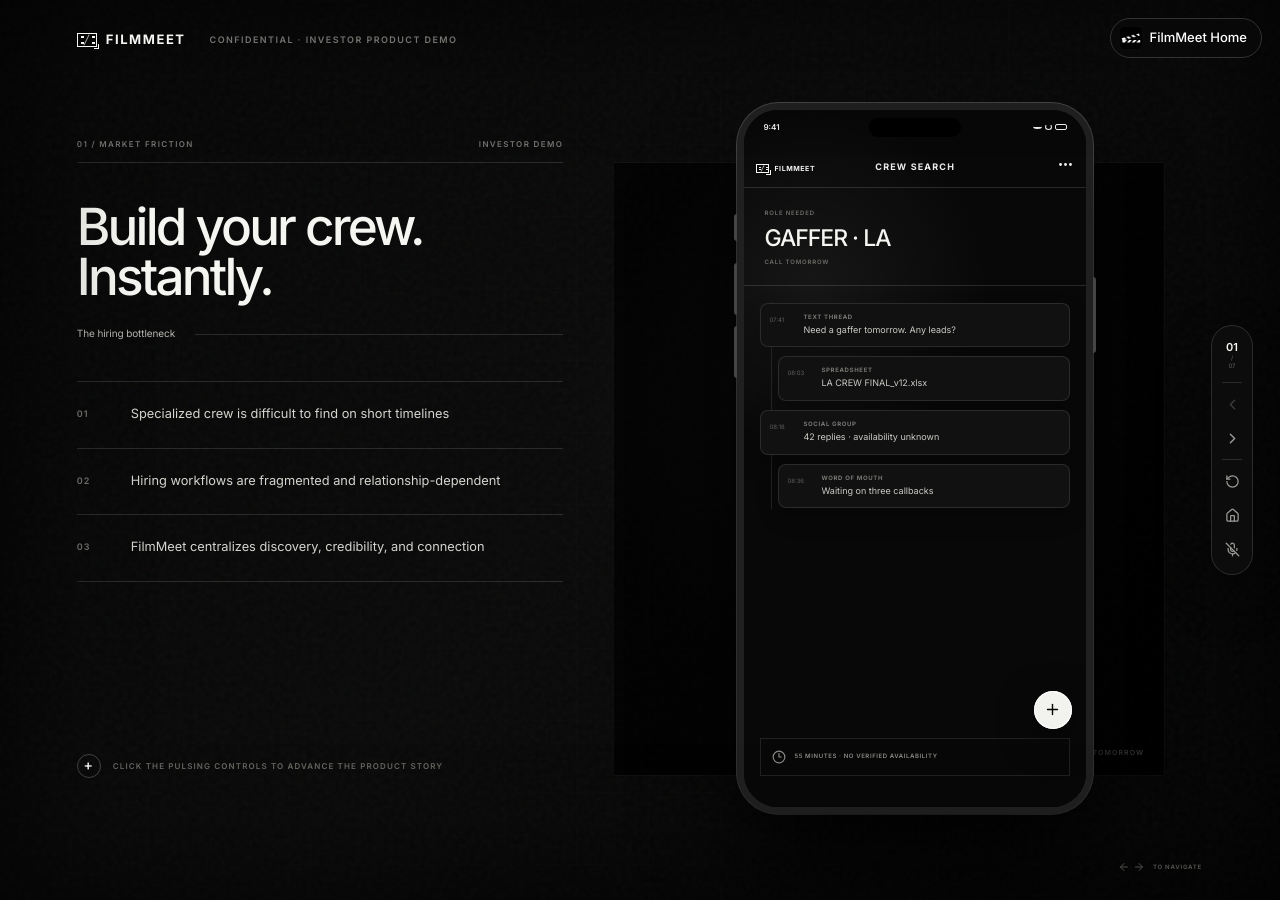
==== commit bb1ebfd2: "Demo home link: icon-only on phones so it stops covering demo content The demo is a fixed-viewport a" ====
--- a/demo/index.html
+++ b/demo/index.html
@@ -24,6 +24,6 @@
   </head>
   <body>
     <div id="root"></div>
-    <a class="fm-home" href="../" aria-label="Back to FilmMeet home"><img src="../filmmeet-icon.png" alt="" width="22" height="22" />FilmMeet Home</a>
+    <a class="fm-home" href="../" aria-label="Back to FilmMeet home" title="Back to FilmMeet home"><img src="../filmmeet-icon.png" alt="" width="22" height="22" /><span>FilmMeet Home</span></a>
   </body>
 </html>
--- a/demo/filmmeet-nav.css
+++ b/demo/filmmeet-nav.css
@@ -1,5 +1,15 @@
-/* FilmMeet shared branding — floating home link, matches landing theme (#0b0b0b / white) */
+/* FilmMeet shared branding — home link back to the landing page.
+   The demo is a fixed-viewport app (html/body height:100%, overflow:hidden)
+   with its own fixed header along the top, so this link must stay small
+   and out of the way — especially on phones, where it becomes icon-only. */
 .fm-home{position:fixed;top:18px;right:18px;z-index:200;display:inline-flex;align-items:center;gap:8px;padding:8px 14px 8px 9px;background:rgba(10,10,10,.72);border:1px solid #333;border-radius:999px;color:#fff;font-family:Inter,Arial,Helvetica,sans-serif;font-size:13px;font-weight:500;line-height:1;text-decoration:none;backdrop-filter:blur(8px);-webkit-backdrop-filter:blur(8px)}
-.fm-home img{display:block;width:22px;height:22px;border-radius:5px}
+.fm-home img{display:block;width:22px;height:22px;border-radius:5px;flex:none}
 .fm-home:hover{background:#000;border-color:#555}
 .fm-home:focus-visible{outline:2px solid #fff;outline-offset:3px}
+/* Phones: icon-only circle, tucked into the notch-safe corner.
+   Was ~150x40px of top-row coverage; now 40x40px (~85% smaller). */
+@media (max-width:640px){
+  .fm-home{top:calc(10px + env(safe-area-inset-top, 0px));right:calc(10px + env(safe-area-inset-right, 0px));width:40px;height:40px;padding:0;justify-content:center;border-radius:50%}
+  .fm-home img{width:24px;height:24px}
+  .fm-home span{display:none}
+}
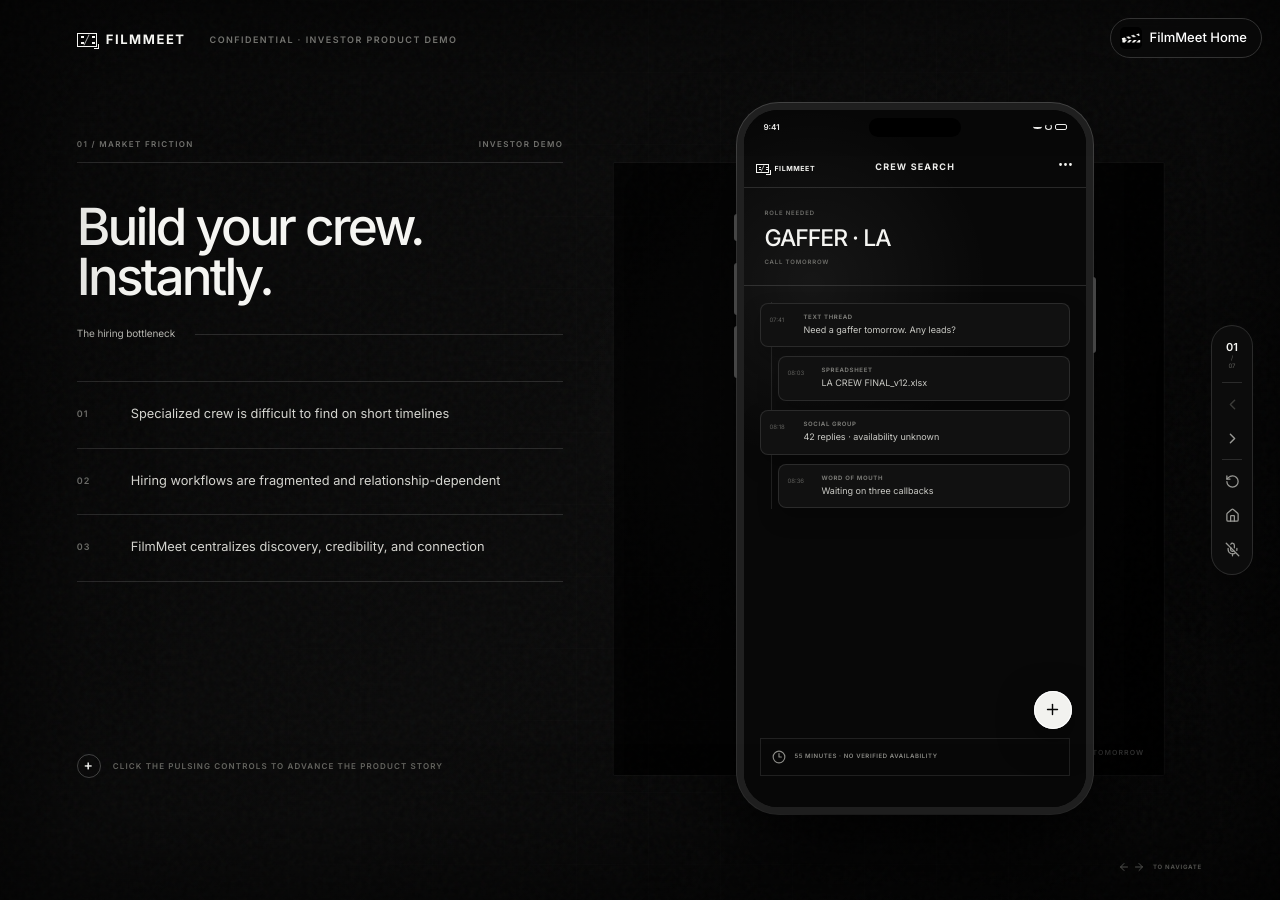
==== commit 10e0696e: "Install Microsoft Clarity analytics tracking (Project: zbrjeqle8x)" ====
--- a/demo/index.html
+++ b/demo/index.html
@@ -21,7 +21,7 @@
     <script type="module" crossorigin src="./assets/index-D3xi4yHc.js"></script>
     <link rel="stylesheet" crossorigin href="./assets/index-D785O50y.css">
     <link rel="stylesheet" href="./filmmeet-nav.css" />
-  </head>
+  <script type="text/javascript">(function(c,l,a,r,i,t,y){c[a]=c[a]||function(){(c[a].q=c[a].q||[]).push(arguments)};t=l.createElement(r);t.async=1;t.src="https://www.clarity.ms/tag/"+i;y=l.getElementsByTagName(r)[0];y.parentNode.insertBefore(t,y);})(window, document, "clarity", "script", "zbrjeqle8x");</script></head>
   <body>
     <div id="root"></div>
     <a class="fm-home" href="../" aria-label="Back to FilmMeet home" title="Back to FilmMeet home"><img src="../filmmeet-icon.png" alt="" width="22" height="22" /><span>FilmMeet Home</span></a>
--- a/demo/filmmeet-nav.css
+++ b/demo/filmmeet-nav.css
@@ -1,15 +1,18 @@
 /* FilmMeet shared branding — home link back to the landing page.
-   The demo is a fixed-viewport app (html/body height:100%, overflow:hidden)
-   with its own fixed header along the top, so this link must stay small
-   and out of the way — especially on phones, where it becomes icon-only. */
+   Desktop only. The demo is a fixed-viewport app with no free corner on
+   phones: at <=700px it switches to a phone layout whose own top bar
+   (status bar + app-topbar with a 76px right-hand column) and bottom
+   sheet/progress bar occupy every edge. Any overlay in the top-right
+   corner sits on top of the demo's own top-bar controls there — shrinking
+   the pill did not fix that, because the problem is the corner itself,
+   not the size. So on phones the link is hidden entirely; users return
+   with the browser back button, one tap to the landing page they came
+   from. On desktop (>700px) the demo's header row ends well short of
+   the right edge, so the pill is safe there. */
 .fm-home{position:fixed;top:18px;right:18px;z-index:200;display:inline-flex;align-items:center;gap:8px;padding:8px 14px 8px 9px;background:rgba(10,10,10,.72);border:1px solid #333;border-radius:999px;color:#fff;font-family:Inter,Arial,Helvetica,sans-serif;font-size:13px;font-weight:500;line-height:1;text-decoration:none;backdrop-filter:blur(8px);-webkit-backdrop-filter:blur(8px)}
 .fm-home img{display:block;width:22px;height:22px;border-radius:5px;flex:none}
 .fm-home:hover{background:#000;border-color:#555}
 .fm-home:focus-visible{outline:2px solid #fff;outline-offset:3px}
-/* Phones: icon-only circle, tucked into the notch-safe corner.
-   Was ~150x40px of top-row coverage; now 40x40px (~85% smaller). */
-@media (max-width:640px){
-  .fm-home{top:calc(10px + env(safe-area-inset-top, 0px));right:calc(10px + env(safe-area-inset-right, 0px));width:40px;height:40px;padding:0;justify-content:center;border-radius:50%}
-  .fm-home img{width:24px;height:24px}
-  .fm-home span{display:none}
+@media (max-width:700px){
+  .fm-home{display:none}
 }
